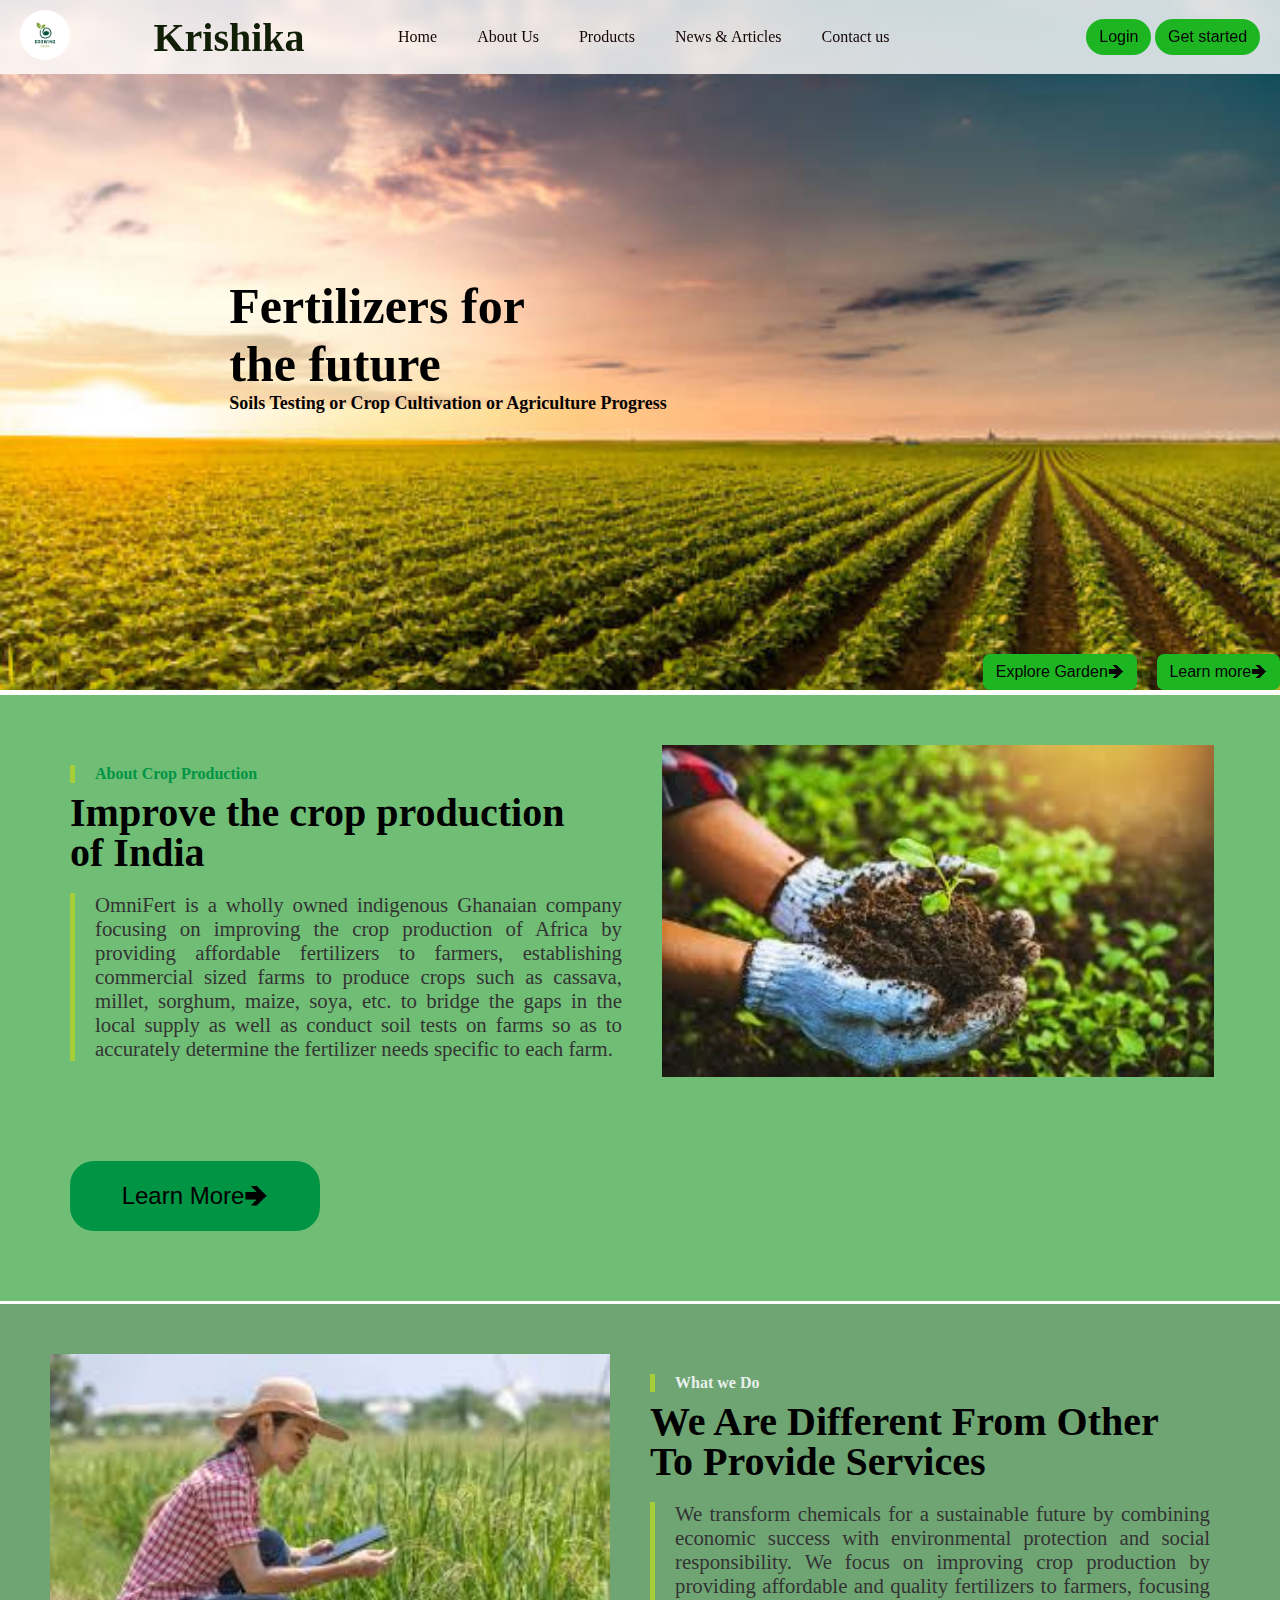
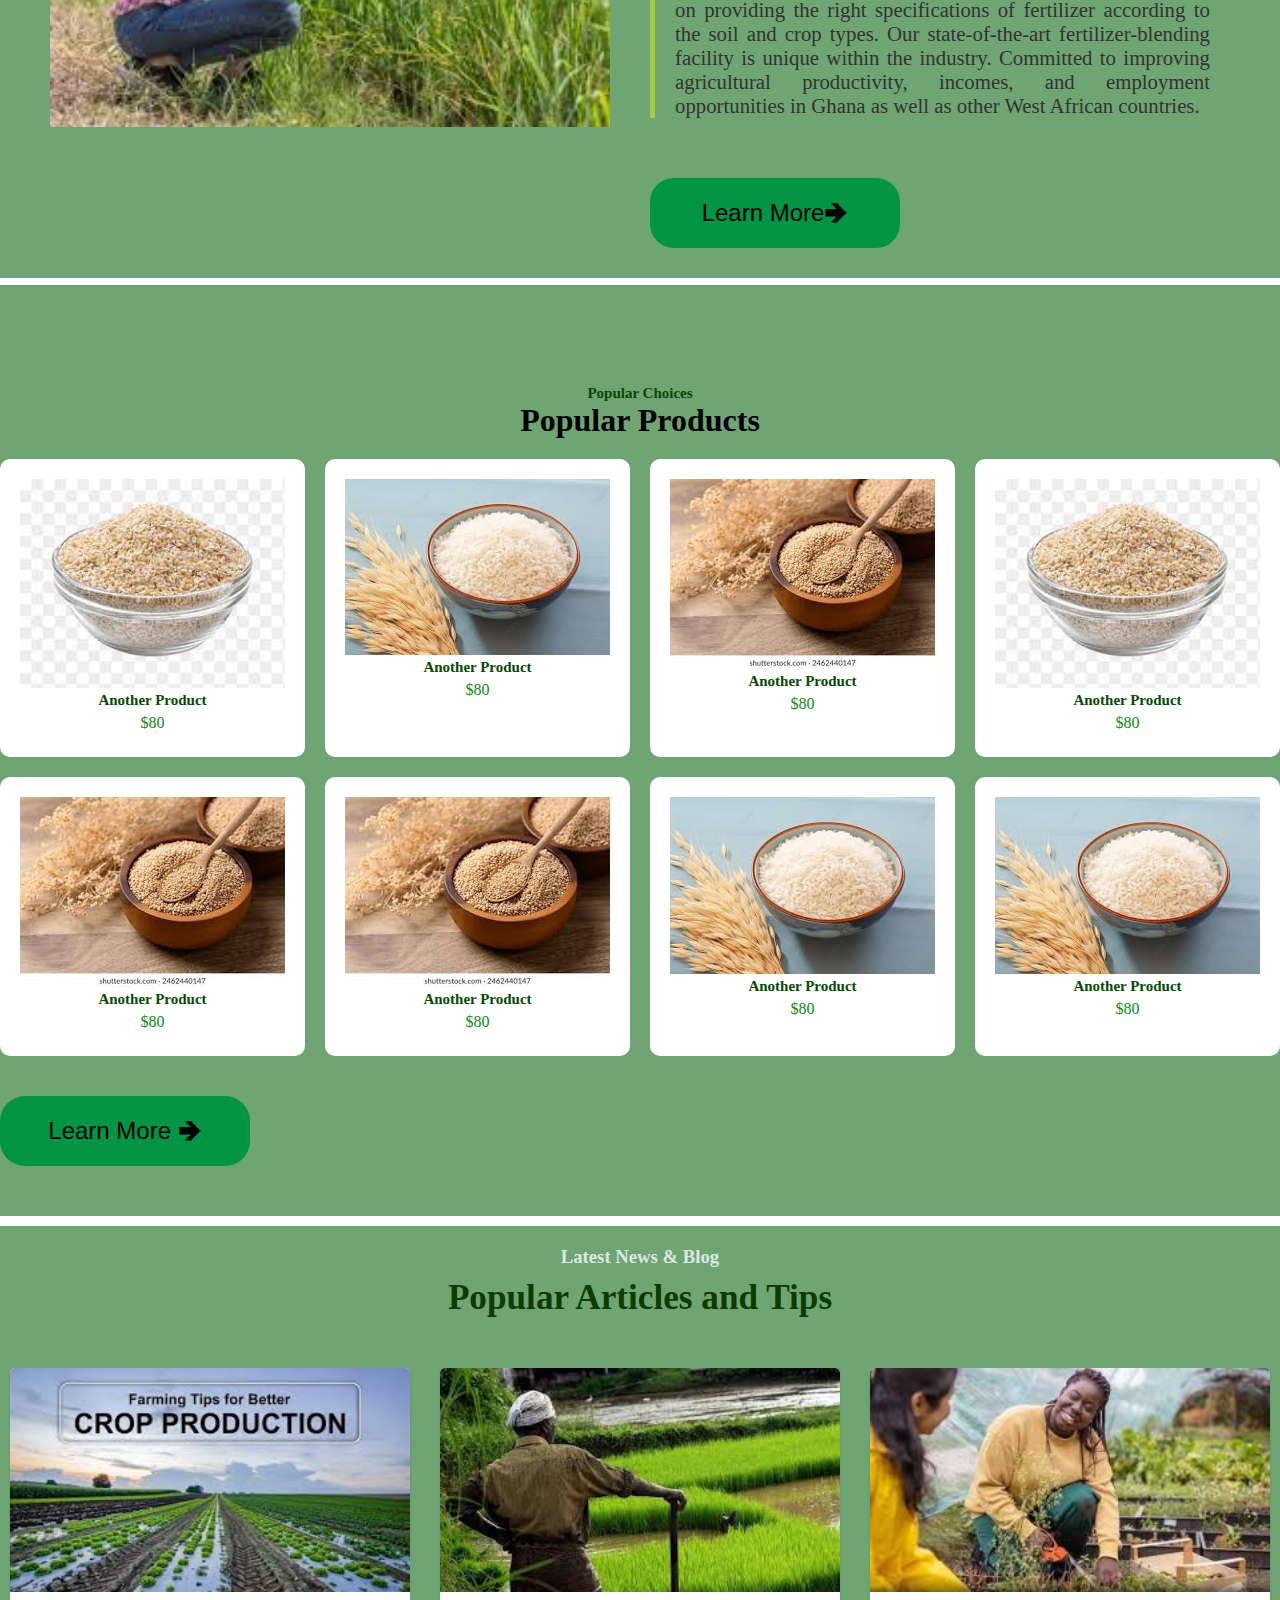
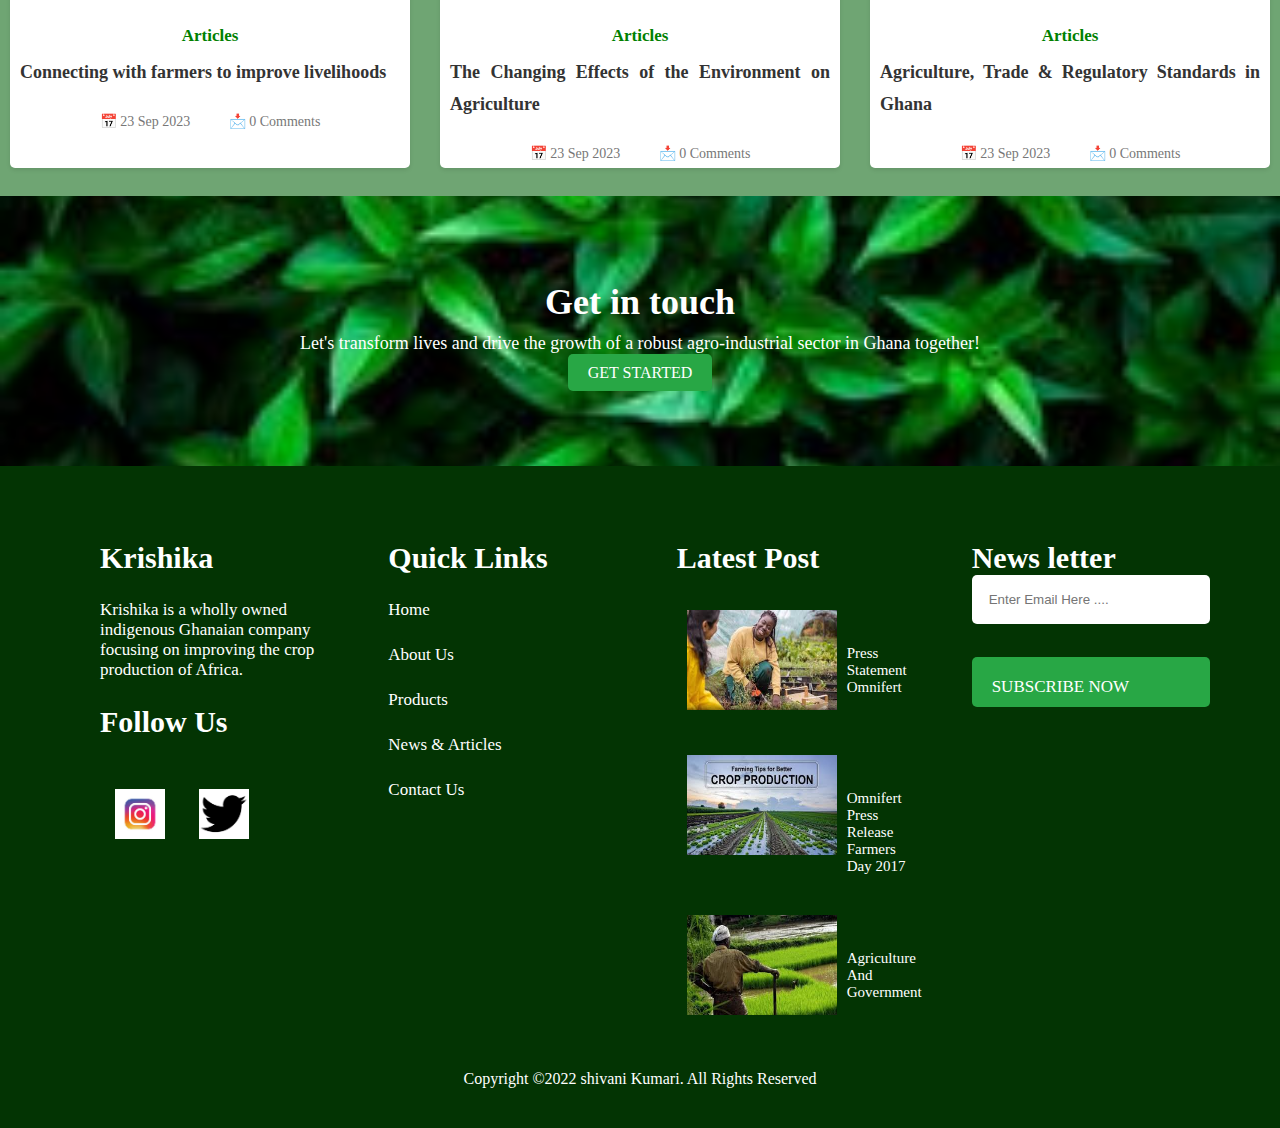
==== index.html @ 57062de2 "first commit" ====
<!DOCTYPE html>
<html lang="en">
<head>
  <meta charset="UTF-8">
  <meta name="viewport" content="width=device-width, initial-scale=1.0">
  <link
    rel="stylesheet"
    href="https://cdnjs.cloudflare.com/ajax/libs/font-awesome/6.5.2/css/all.min.css"
    integrity="sha512-SnH5WK+bZxgPHs44uWIX+LLJAJ9/2PkPKZ5QiAj6Ta86w+fsb2TkcmfRyVX3pBnMFcV7oQPJkl9QevSCWr3W6A=="
    crossorigin="anonymous"
    referrerpolicy="no-referrer">
  <link rel="stylesheet" href="index.css">
  <title>Krishika</title>
</head>
<body>
  <!-- NAVBAR SECTION -->
  <div class="navbar">
    <div class="logo-container">
      <img src="images2/logo.webp" alt="logo">
    </div>
    <h1>Krishika</h1>
    <input type="checkbox" id="menu-toggle" />
    <label for="menu-toggle" class="menu-icon">
      <i class="fa-solid fa-bars"></i>
    </label>
    <nav>
      <ul>
        <li><a href="./index.html">Home</a></li>
        <li><a href="./about.html">About Us</a></li>
        <li><a href="./product.html">Products</a></li>
        <li><a href="./news.html">News & Articles</a></li>
        <li><a href="./contact.html">Contact us</a></li>
      </ul>
    </nav>
    <a href="cart.html"><i class="fa-solid fa-cart-shopping"></i></a>
    <div class="butt">
      <a href="login.html"><button class="login">Login</button></a>
      <a href="register.html"><button class="Get started">Get started</button></a>
    </div>
  </div>

  <!-- hero section -->

<div class="hero">
  <img src="./images2/aboutimg.avif" alt="home">
  <div class="content">
    <h1>Fertilizers for <br> the future</h1>
    <h5>Soils Testing or Crop Cultivation or Agriculture Progress</h5>
  </div>
  <div class="butt2">
    <a href="#"><button>Explore Garden🡺</button></a>
    <a href="./about.html"><button class="learn-more">Learn more🡺</button></a>
  </div>
</div>
<!-- content 1  agr image right side lgani h to baad me image class add kre-->

<div class="section">
    <div class="content">
      <div class="text">
        <h4>About Crop Production</h4>
        <h3>
          Improve the crop production <br />
          of India
        </h3>
        <p>
          OmniFert is a wholly owned indigenous Ghanaian company focusing on
          improving the crop production of Africa by providing affordable
          fertilizers to farmers, establishing commercial sized farms to
          produce crops such as cassava, millet, sorghum, maize, soya, etc. to
          bridge the gaps in the local supply as well as conduct soil tests on
          farms so as to accurately determine the fertilizer needs specific to
          each farm.
        </p>
        <button class="learn1">Learn More🡺</button>
      </div>
     <div class="img">
      <img src="./images2/content1.jpeg" alt="Farm">
     </div>
    </div>
    </div>

<!-- Content 2 = image left side lgani h to image class phle add kre  -->

<div class="section1">
    <div class="content1">
      <div class="image-content1">
        <img src="./images2/content2.jpeg" alt="Farm" />
      </div>
      <div class="text-content1">
        <h4>What we Do</h4>
        <h3>We Are Different From Other <br />To Provide Services</h3>
        <p>
          We transform chemicals for a sustainable future by combining
          economic success with environmental protection and social
          responsibility. We focus on improving crop production by providing
          affordable and quality fertilizers to farmers, focusing on providing
          the right specifications of fertilizer according to the soil and
          crop types. Our state-of-the-art fertilizer-blending facility is
          unique within the industry. Committed to improving agricultural
          productivity, incomes, and employment opportunities in Ghana as well
          as other West African countries.
        </p>
        <button class="learn2">Learn More🡺</button>
      </div>
    </div>
  </div>
 
  <!-- Product choices section -->
   <section class="content3">
    <div class="product">
      <h5>Popular Choices</h5>
      <h2>Popular Products</h2>
    

    <div class="productchoice"> 

    <div class="productimage">
      <img src="./images2/product1.jpeg" alt="crop">
        <h5>Another Product</h5>
        <p>$80</p>
        <div class="stars">
          <i class="fas fa-star"></i>
          <i class="fas fa-star"></i>
          <i class="fas fa-star"></i>
          <i class="fas fa-star"></i>
          <i class="fas fa-star"></i>
        </div>
      </div>


    <div class="productimage">
      <img src="./images2/product2.jpeg" alt="crop">
        <h5>Another Product</h5>
        <p>$80</p>
        <div class="stars">
          <i class="fas fa-star"></i>
          <i class="fas fa-star"></i>
          <i class="fas fa-star"></i>
          <i class="fas fa-star"></i>
          <i class="fas fa-star"></i>
        </div>
      </div>

    <div class="productimage">
      <img src="./images2/product3.jpeg" alt="crop">
        <h5>Another Product</h5>
        <p>$80</p>
        <div class="stars">
          <i class="fas fa-star"></i>
          <i class="fas fa-star"></i>
          <i class="fas fa-star"></i>
          <i class="fas fa-star"></i>
          <i class="fas fa-star"></i>
        </div>
      </div>

    <div class="productimage">
      <img src="./images2/product1.jpeg" alt="crop">
        <h5>Another Product</h5>
        <p>$80</p>
        <div class="stars">
          <i class="fas fa-star"></i>
          <i class="fas fa-star"></i>
          <i class="fas fa-star"></i>
          <i class="fas fa-star"></i>
          <i class="fas fa-star"></i>
        </div>
      </div>

    <div class="productimage">
      <img src="./images2/product3.jpeg" alt="crop">
        <h5>Another Product</h5>
        <p>$80</p>
        <div class="stars">
          <i class="fas fa-star"></i>
          <i class="fas fa-star"></i>
          <i class="fas fa-star"></i>
          <i class="fas fa-star"></i>
          <i class="fas fa-star"></i>
        </div>
      </div>

    <div class="productimage">
      <img src="./images2/product3.jpeg" alt="crop">
        <h5>Another Product</h5>
        <p>$80</p>
        <div class="stars">
          <i class="fas fa-star"></i>
          <i class="fas fa-star"></i>
          <i class="fas fa-star"></i>
          <i class="fas fa-star"></i>
          <i class="fas fa-star"></i>
        </div>
      </div>

    <div class="productimage">
      <img src="./images2/product2.jpeg" alt="crop">
        <h5>Another Product</h5>
        <p>$80</p>
        <div class="stars">
          <i class="fas fa-star"></i>
          <i class="fas fa-star"></i>
          <i class="fas fa-star"></i>
          <i class="fas fa-star"></i>
          <i class="fas fa-star"></i>
        </div>
      </div>

    <div class="productimage">
      <img src="./images2/product2.jpeg" alt="crop">
        <h5>Another Product</h5>
        <p>$80</p>
        <div class="stars">
          <i class="fas fa-star"></i>
          <i class="fas fa-star"></i>
          <i class="fas fa-star"></i>
          <i class="fas fa-star"></i>
          <i class="fas fa-star"></i>
        </div>
      </div>

  </div>
  <div class="productbttn">
    <button class="pro"> Learn More 🡺</button>
  </div>


</div>
</div>
</section>

<!-- Popular article -->

<div class="articles">
  <h3>Latest News & Blog</h3>
  <h2>Popular Articles and Tips</h2>
  <div class="popular-article">
    <div class="article-item">
      <img src="./images2/article1jpeg.jpeg" alt="Connecting with farmers" />
      <h3>Articles</h3>
      <h2>Connecting with farmers to improve livelihoods</h2>

      <p>
        <span class="date">📅 23 Sep 2023</span>
        <span class="comments">📩 0 Comments</span>
      </p>
    </div>
    <div class="article-item">
      <img src="./images2/article2.jpeg" alt="Changing Effects of Environment" />
      <h3>Articles</h3>
      <h2>The Changing Effects of the Environment on Agriculture</h2>
      <p>
        <span class="date">📅 23 Sep 2023</span>
        <span class="comments">📩 0 Comments</span>
      </p>
    </div>
    <div class="article-item">
      <img
        src="./images2/article3.jpeg"
        alt="Agriculture, Trade & Regulatory Standards"
      />
      <h3>Articles</h3>
      <h2>Agriculture, Trade & Regulatory Standards in Ghana</h2>
      <p>
        <span class="date">📅 23 Sep 2023</span>
        <span class="comments">📩 0 Comments</span>
      </p>
    </div>
  </div>
</div>
<!-- footer section --> 

<!-- upper footer section -->
<div class="upper">
  <div class="upper-content">
    <!-- <img src="./images2/leaf.jpg" alt="" /> -->
    <h1>Get in touch</h1>
    <p>
      Let's transform lives and drive the growth of a robust agro-industrial
      sector in Ghana together!
    </p>
    <a href="#" class="btn">GET STARTED</a>
  </div>
</div>

 <!-- footer section -->
 <div class="footer">
  <div class="foot">
    <div>
      <h3>Krishika</h3>
      <p>
        Krishika is a wholly owned indigenous Ghanaian company focusing on
        improving the crop production of Africa.
      </p>
      <h3>Follow Us</h3>
      <div class="social">
        <a href="#"><img src="./images2/insta.jpeg" alt="Instagram" /></a>
        <a href="#"><img src="./images2/twitter.png" alt="twitter" /></a>
      </div>
    </div>
    <div>
      <h3>Quick Links</h3>
      <p><a href="#">Home</a></p>
      <p><a href="#">About Us</a></p>
      <p><a href="#">Products</a></p>

      <p><a href="#">News & Articles</a></p>
      <p><a href="#">Contact Us</a></p>
    </div>
    <div class="latest-post">
      <h3>Latest Post</h3>
      <p>
        <img src="./images2/article3.jpeg" alt="Latest Post" />
        <a href="#">Press Statement Omnifert</a>
        <br />
      </p>
      <p>
        <img src="./images2/article1jpeg.jpeg" alt="Latest Post" />
        <a href="#">Omnifert Press Release Farmers Day 2017</a>
      </p>
      <p>
        <img src="./images2/article2.jpeg" alt="Latest Post" />
        <a href="#">Agriculture And Government</a>
        <br />
      </p>
    </div>
    <div class="subscribe">
      <h3>News letter</h3>
      <input type="email" placeholder="Enter Email Here ...." /><br>
      <a href="#" class="btn">SUBSCRIBE NOW</a>
    </div>
  </div>
  <div class="copyright">
    <p>Copyright ©2022 shivani Kumari. All Rights Reserved</p>
  </div>
</div>


</body>
</html>
---- index.css ----
/* General reset for padding, margin, and box-sizing */
* {
  margin: 0;
  padding: 0;
  box-sizing: border-box;
}

body {
  width: 100%;
  overflow-x: hidden;
  box-sizing: border-box;
}

/* Navbar styling */
.navbar {
  display: flex;
  justify-content: space-between;
  align-items: center;
  padding: 10px 20px;
  position: fixed;
  backdrop-filter: blur(8px);
  background-color: rgba(255, 255, 255, 0.8);
  top: 0;
  left: 0;
  right: 0;
  z-index: 1000;
}

.navbar .logo-container img {
  height: 50px;
  width: 50px;
  border-radius: 50%;
}

.navbar h1 {
  font-size: 40px;
  color: #121f07;
  font-family:Cambria, Cochin, Georgia, Times, 'Times New Roman', serif ;
}

.navbar nav ul {
  list-style: none;
  display: flex;
}

.navbar nav li {
  margin-right: 20px;
}

.navbar nav li a {
  color: rgb(20, 5, 5);
  text-decoration: none;
  padding: 10px;
}

.navbar nav li a:hover {
  color: rgb(5, 2, 2);
  background-color: #72e576;
  text-decoration: underline;
}

.navbar i{
  font-size: 20px;
}
.navbar a i {
  font-size: 24px;
  color: black;
  /* order: 1; */
  /* position:absolute; */
}

.navbar a i:hover{
  transform: translatey(-5px);
}

/* Hide the checkbox input */
#menu-toggle {
  display: none;
}


/* Hamburger menu */
.menu-icon {
  display: none;
  flex-direction: column;
  gap: 5px;
  cursor: pointer;
}

.menu-icon div {
  width: 25px;
  height: 3px;
  background-color: rgb(230, 59, 59);
}

/* Button styles */
.butt button {
  background-color: #1db622;
  color: rgb(6, 4, 4);
  padding: 1vh 1vw;
  border: none;
  border-radius: 20px;
  cursor: pointer;
  font-size: 16px;
}

.butt button:hover {
  background-color: rgb(250, 249, 246);
  border: 2px solid green;
}

/* Responsive Design */
@media (max-width: 800px) {
  .navbar nav ul {
    display: none;
    /* width: 100%; */
    flex-direction: column;
    align-items: center;
    position: absolute;
    top: 60px;
    left: 0;
    background-color: rgba(255, 255, 255, 0.9);
    transition: 0.3s;
    transform: translateX(15vw);
    transform: translateY(5vw);
    box-shadow: 0 10px 27px rgba(0, 0, 0, 0.05);
  }

  .navbar nav ul li {
    margin: 10px 0;
    width: 100%;
    text-align: center;
  }

  .navbar nav ul li a {
    padding: 10px;
    width: 100%;
    display: block;
  }

.navbar a button{
  font-size:12px;
}

  .navbar a i{
       font-size: 25px;
  }

  .menu-icon {
    display: flex;
    flex-direction: column;
    gap: 5px;
    cursor: pointer;
  }

  .menu-icon div {
    width: 25px;
    height: 3px;
    background-color: black;
  }

  #menu-toggle:checked + label + nav ul {
    display: flex;
  }
}

.hero img {
  width: 100%;
  height: 950px;
}

/* hero section */
.hero {
  position: relative;
  /* width: 100%; */
  overflow: hidden;
}

/* hero content */
.hero .content {
  position: absolute;
  top: 50%;
  left: 35%;
  transform: translate(-50%, -50%);
  text-align: left;
  color: rgb(8, 2, 2);
}
.content h1 {
  font-size: 50px;
  color: black;
}

.content h5 {
  font-size: 18px;
}

/* Section with buttons */

.butt2 {
  display: flex;
  justify-content:right;
  /* margin-left: px; */
  gap: 20px;
  margin-top: -300px;
}

.butt2 button {
  background-color: #1db622;
  color: rgb(6, 4, 4);
  padding: 1vh 1vw;
  border: none;
  border-radius: 7px;
  cursor: pointer;
  font-size: 16px;
}

.butt2 button:hover {
  background-color: #b9a106;
  color: black;
}

.learn-more:hover {
  background-color: rgb(202, 173, 45);
  color: #064a08;
}

/* Responsive design */
@media (max-width: 768px) {
  .hero .content h1 {
    font-size: 50px;
  }

  .hero .content h5 {
    font-size: 16px;
  }

  .butt2 {
    flex-direction: column;
  }

  .butt2 button {
    width: 100%;
    justify-content: right;
    margin-bottom: 10px;
  }
}

/* Main content section */
.section {
  padding: 50px;
  display: flex;
  justify-content: center;
  align-items: center;
  margin-top: 5px;
  background-color: rgb(112, 190, 117);
}

.section .content {
  display: flex;
  max-width: 1200px;
  width: 100%;
  gap: 20px;
}

.section .text {
  flex: 1;
  padding: 20px;
}

.section .text h4 {
  color: #009444;
  margin-bottom: 10px;
  border-left: 5px solid #a6ce39;
  padding-left: 1.25rem;
}

.section .text h3 {
  color: black;
  font-size: 2.5rem;
  margin-bottom: 20px;
  line-height: 2.5rem;
  font-weight: 700;
}

.section .text p {
  font-size: 1.3rem;
  color: #333;
  margin-bottom: 20px;
  border-left: 5px solid #a6ce39;
  padding-left: 1.25rem;
  text-align: justify;
  font-family: Georgia, "Times New Roman", Times, serif;
}

.section .img {
  flex: 1;
  display: flex;
  flex-direction: column;
  gap: 20px;
  /* margin-top: -300px; */
}

.section .img img {
  width: 100%;
  height: auto;
}

.learn1 {
  background-color: #009444;
  border: none;
  border-radius: 1.5rem;
  height: 70px;
  font-size: 24px;
  width: 250px;
  margin-top: 80px;
  cursor: pointer;
}

.learn1:hover {
  background-color: rgb(255, 255, 255);
  color: #009444;
  border: 2px solid;
}

/* Section 1 styles */
.section1 {
  padding: 50px;
  display: flex;
  justify-content: center;
  align-items: center;
  margin-top: 3px;
  background-color: rgb(111, 165, 115);
  padding-bottom: 10px;
}

.section1 .content1 {
  display: flex;
  max-width: 1200px;
  width: 100%;
  gap: 20px;
}

.section1 .text-content1 {
  flex: 1;
  padding: 20px;
}

.section1 .text-content1 h4 {
  color: #e7f0eb;
  margin-bottom: 10px;
  border-left: 5px solid #a6ce39;
  padding-left: 1.25rem;
}

.section1 .text-content1 h3 {
  color: black;
  font-size: 2.5rem;
  margin-bottom: 20px;
  line-height: 2.5rem;
  font-weight: 700;
}

.section1 .text-content1 p {
  font-size: 1.3rem;
  color: #333;
  margin-bottom: 20px;
  border-left: 5px solid #a6ce39;
  padding-left: 1.25rem;
  text-align: justify;
  font-family: Georgia, "Times New Roman", Times, serif;
}

.section1 .image-content1 {
  flex: 1;
  display: flex;
  flex-direction: column;
  gap: 20px;
}

.section1 .image-content1 img {
  width: 100%;
  height: auto;
}

.learn2 {
  background-color: #009444;
  border: none;
  border-radius: 1.5rem;
  height: 70px;
  font-size: 24px;
  width: 250px;
  margin-top: 40px;
  cursor: pointer;
}

.learn2:hover {
  background-color: rgb(255, 255, 255);
  color: #009444;
  border: 2px solid;
}

/* Media Queries for Responsive Design */

/* Tablets*/
@media (max-width: 768px) {
  .section, .section1 {
    flex-direction: column;
    padding: 20px;
  }

  .section .content, .section1 .content1 {
    flex-direction: column;
    align-items: center;
  }

  .section .text, .section1 .text-content1 {
    text-align: center;
    margin-bottom: 20px;
  }

  .section .img, .section1 .image-content1 {
    width: 100%;
    margin-top: 20px;
  }

  .learn1, .learn2 {
    width: 50%;
    font-size: 18px;
    padding: 15px;
    margin-top: 20px;
  }

  .section .img img, .section1 .image-content1 img {
    width: 100%;
    margin-left: 0;
    height: auto;
  }
}

/*  Mobile Devices*/
@media (max-width: 480px) {
  .section, .section1 {
    padding: 15px;
  }

  .section .text h3, .section1 .text-content1 h3 {
    font-size: 1.8rem;
  }

  .section .text p, .section1 .text-content1 p {
    font-size: 1.1rem;
  }

  .learn1, .learn2 {
    width: 70%;
    font-size: 16px;
    padding: 12px;
    margin-top: 15px;
  }
}



/* सामान्य शैली */
.product {
  padding-top: 100px;
  background-color: rgb(111, 165, 115);
  margin-top: 7px;
}

.product h5 {
  display: flex;
  justify-content: center;
  align-content: center;
  font-size: 15px;
  color: rgb(4, 74, 4);
}

.product h2 {
  display: flex;
  justify-content: center;
  align-items: center;
  font-size: 32px;
}

.productchoice {
  display: grid;
  grid-template-columns: repeat(4, 1fr);
  gap: 20px;
  margin-top: 20px;
}

.productimage {
  background-color: white;
  border-radius: 10px;
  padding: 20px;
  text-align: center;
}

.productimage img {
  width: 100%;
  height: auto;
}

.productimage p {
  margin-top: 5px;
  color: #0b890f;
}

.stars {
  margin-top: 5px;
  gap: 1px;
  color: #0c7110;
}

.productbttn button {
  background-color: #009444;
  border: none;
  border-radius: 25px;
  height: 70px;
  font-size: 24px;
  width: 250px;
  margin-top: 40px;
  cursor: pointer;
  margin-bottom: 50px;
}

.productbttn button:hover {
  background-color: rgb(202, 173, 45);
  color: #064a08;
}

.articles {
  text-align: center;
  margin: 20px auto;
  background-color: rgb(111, 165, 115);
  height: 700px;
  margin-top: 10px;
  align-items: center;
}

.articles h3 {
  color: #dbe8e1;
  padding-top: 20px;
}

.articles h2 {
  font-size: 2.2rem;
  margin: 10px 0;
  color: #0d3c00;
}

.popular-article {
  display: flex;
  justify-content: center;
  align-items: flex-start;
  gap: 30px;
  margin-top: 50px;
}

.article-item {
  background-color: #fff;
  border-radius: 5px;
  overflow: hidden;
  width: 400px;
  height: 400px;
  text-align: center;
  box-shadow: 0 2px 4px rgba(0, 0, 0, 0.1);
}

.article-item img {
  width: 100%;
  height: auto;
}

.article-item h3 {
  color: green;
  font-size: 17px;
  margin: 10px 0;
}

.article-item h2 {
  font-size: 18px;
  margin: 0 10px 10px;
  color: #333;
  text-align: justify;
  font-weight: 600;
  line-height: 2rem;
}

.article-item p {
  font-size: 14px;
  color: #777;
  margin: 10px;
}

.article-item .date {
  display: inline-block;
  margin-right: 35px;
  margin-top: 15px;
}

.article-item .comments {
  display: inline-block;
}

.upper {
  position: relative;
  background: url("./images2/upperfooter.jpg") no-repeat center center/cover;
  height: 270px;
  display: flex;
  justify-content: center;
  align-items: center;
  color: white;
  text-align: center;
  margin-top: -150px;
}

.upper .upper-content {
  text-align: center;
}

.upper .upper-content h1 {
  font-size: 36px;
  margin: 0;
}

.upper .upper-content p {
  font-size: 18px;
  margin: 10px 0;
}

.upper .upper-content .btn {
  background-color: #28a745;
  color: white;
  padding: 10px 20px;
  text-decoration: none;
  border-radius: 5px;
  font-size: 16px;
  font-family: Georgia, "Times New Roman", Times, serif;
}

.upper .upper-content .btn:hover {
  background-color: white;
  color: #009444;
  border: 2px solid #009444;
}

/* मीडिया क्वेरीज */

/* टैबलेट और उससे छोटे उपकरणों के लिए */
@media (max-width: 768px) {
  .productchoice {
    grid-template-columns: repeat(2, 1fr);
  }

  .productimage {
    width: 100%;
  }

  .productbttn button {
    width: 200px;
    font-size: 20px;
  }

  .articles {
    height: auto;
    padding-bottom: 20px;
  }

  .popular-article {
    flex-direction: column;
    align-items: center;
  }

  .article-item {
    width: 90%;
    margin-bottom: 20px;
  }

  .upper .upper-content h1 {
    font-size: 28px;
  }

  .upper .upper-content p {
    font-size: 16px;
  }

  .upper .upper-content .btn {
    font-size: 14px;
    padding: 8px 16px;
  }
}

/* मोबाइल और उससे छोटे उपकरणों के लिए */
@media (max-width: 480px) {
  .productchoice {
    grid-template-columns: 1fr;
  }

  .productimage {
    width: 100%;
  }

  .productbttn button {
    width: 180px;
    font-size: 18px;
  }

  .articles {
    height: auto;
    padding-bottom: 20px;
  }

  .popular-article {
    flex-direction: column;
    align-items: center;
  }

  .article-item {
    width: 90%;
    margin-bottom: 20px;
  }

  .upper .upper-content h1 {
    font-size: 24px;
  }

  .upper .upper-content p {
    font-size: 14px;
  }

  .upper .upper-content .btn {
    font-size: 12px;
    padding: 6px 12px;
  }
}

/* Default styles for larger screens (laptops and desktops) */
.articles {
  text-align: center;
  margin: 20px auto;
  background-color: rgb(111, 165, 115);
  height: 700px;
  margin-top: 10px;
  align-items: center;
}

.articles h3 {
  color: #dbe8e1;
  padding-top: 20px;
}

.articles h2 {
  font-size: 2.2rem;
  margin: 10px 0;
  color: #0d3c00;
}

.popular-article {
  display: flex;
  justify-content: center;
  align-items: flex-start;
  gap: 30px;
  margin-top: 50px;
}

.article-item {
  background-color: #fff;
  border-radius: 5px;
  overflow: hidden;
  width: 400px;
  height: 400px;
  text-align: center;
  box-shadow: 0 2px 4px rgba(0, 0, 0, 0.1);
}

.article-item img {
  width: 100%;
  height: auto;
}

.article-item h3 {
  color: green;
  font-size: 17px;
  margin: 10px 0;
}

.article-item h2 {
  font-size: 18px;
  margin: 0 10px 10px;
  color: #333;
  text-align: justify;
  font-weight: 600;
  line-height: 2rem;
}

.article-item p {
  font-size: 14px;
  color: #777;
  margin: 10px;
}

.article-item .date {
  display: inline-block;
  margin-right: 35px;
  margin-top: 15px;
}

.article-item .comments {
  display: inline-block;
}
/* footer */
.upper {
  position: relative;
  background: url("./images2/upperfooter.jpg") no-repeat center center/cover;
  height: 270px;
  display: flex;
  justify-content: center;
  align-items: center;
  color: white;
  text-align: center;
  margin-top: -150px;
}

.upper .upper-content {
  h1 {
    font-size: 36px;
    margin: 0;
  }

  p {
    font-size: 18px;
    margin: 10px 0;
  }

  .btn {
    background-color: #28a745;
    color: white;
    padding: 10px 20px;
    text-decoration: none;
    border-radius: 5px;
    font-size: 16px;
    font-family: Georgia, "Times New Roman", Times, serif;
  }

  .btn:hover {
    background-color: white;
    color: #009444;
    border: 2px solid #009444;
  }
}

.footer {
  background-color: #033403;
  color: white;
  padding: 40px 0;
}

.footer .foot {
  padding-left: 90px;
  padding-right: 60px;
  display: flex;
  justify-content: space-between;
  gap: 30px;
  flex-wrap: wrap;
}

.footer .foot > div {
  flex: 1;
  margin: 10px;
}

.foot h3 {
  font-size: 30px;
  margin-top: 25px;
}

.foot p,
.foot a {
  margin: 5px 0;
  font-size: 17px;
  padding-top: 1.25rem;
  color: white;
  text-decoration: none;
}

.foot a:hover {
  color: #89760b;
}

.latest-post p {
  display: flex;
  justify-content: space-between;
}

.latest-post p img {
  width: 150px;
  height: 100px;
  margin-right: 40px;
  margin: 10px;
}

.latest-post p a {
  font-size: 20px;
  color: white;
  text-decoration: none;
  padding-top: 40px;
  font-size: 15px;
}

.footer .social a {
  display: inline-block;
  margin: 0 5px;
  margin-top: 20px;
}

.footer .social a img {
  width: 50px;
  height: 50px;
  margin: 10px;
}

.footer .subscribe {
  display: flex;
  flex-direction: column;
}

.footer .subscribe input[type="email"] {
  padding: 17px;
  margin-bottom: 10px;
  border: none;
  border-radius: 5px;
}

.btn {
  background-color: #28a745;
  color: white;
  padding: 10px 20px;
  text-decoration: none;
  border-radius: 5px;
  font-size: 16px;
}

.btn:hover {
  background-color: white;
  color: #009444;
  border: 2px solid #009444;
}

.copyright {
  margin-top: 30px;
  text-align: center;
}

.copyright:hover {
  color: blue;
}

/* Responsive styles for tablets and smaller devices */
@media (max-width: 768px) {
  .articles {
    height: auto;
    margin-top: 20px;
  }

  .popular-article {
    flex-direction: column;
    align-items: center;
    gap: 20px;
  }

  .article-item {
    width: 90%;
    height: auto;
  }

  .upper {
    height: 150px;
    margin-top: 15px;
  }

  .upper .upper-content h1 {
    font-size: 28px;
  }

  .upper .upper-content p {
    font-size: 16px;
  }

  .footer .foot {
    padding-left: 20px;
    padding-right: 20px;
  }

  .footer .foot > div {
    flex: 1 1 100%;
    margin: 10px 0;
  }

  .foot h3 {
    font-size: 24px;
  }

  .foot p,
  .foot a {
    font-size: 15px;
  }

  .latest-post p {
    flex-direction: column;
    align-items: center;
    justify-content: center;
  }

  .footer .social a img {
    width: 50px;
    height: 50px;
    margin: 10px;
  }

  .footer .social a img {
    width: 40px;
    height: 40px;
  }

  .footer .subscribe input[type="email"] {
    padding: 14px;
  }

  .btn {
    font-size: 14px;
    padding: 8px 16px;
  }
 
}
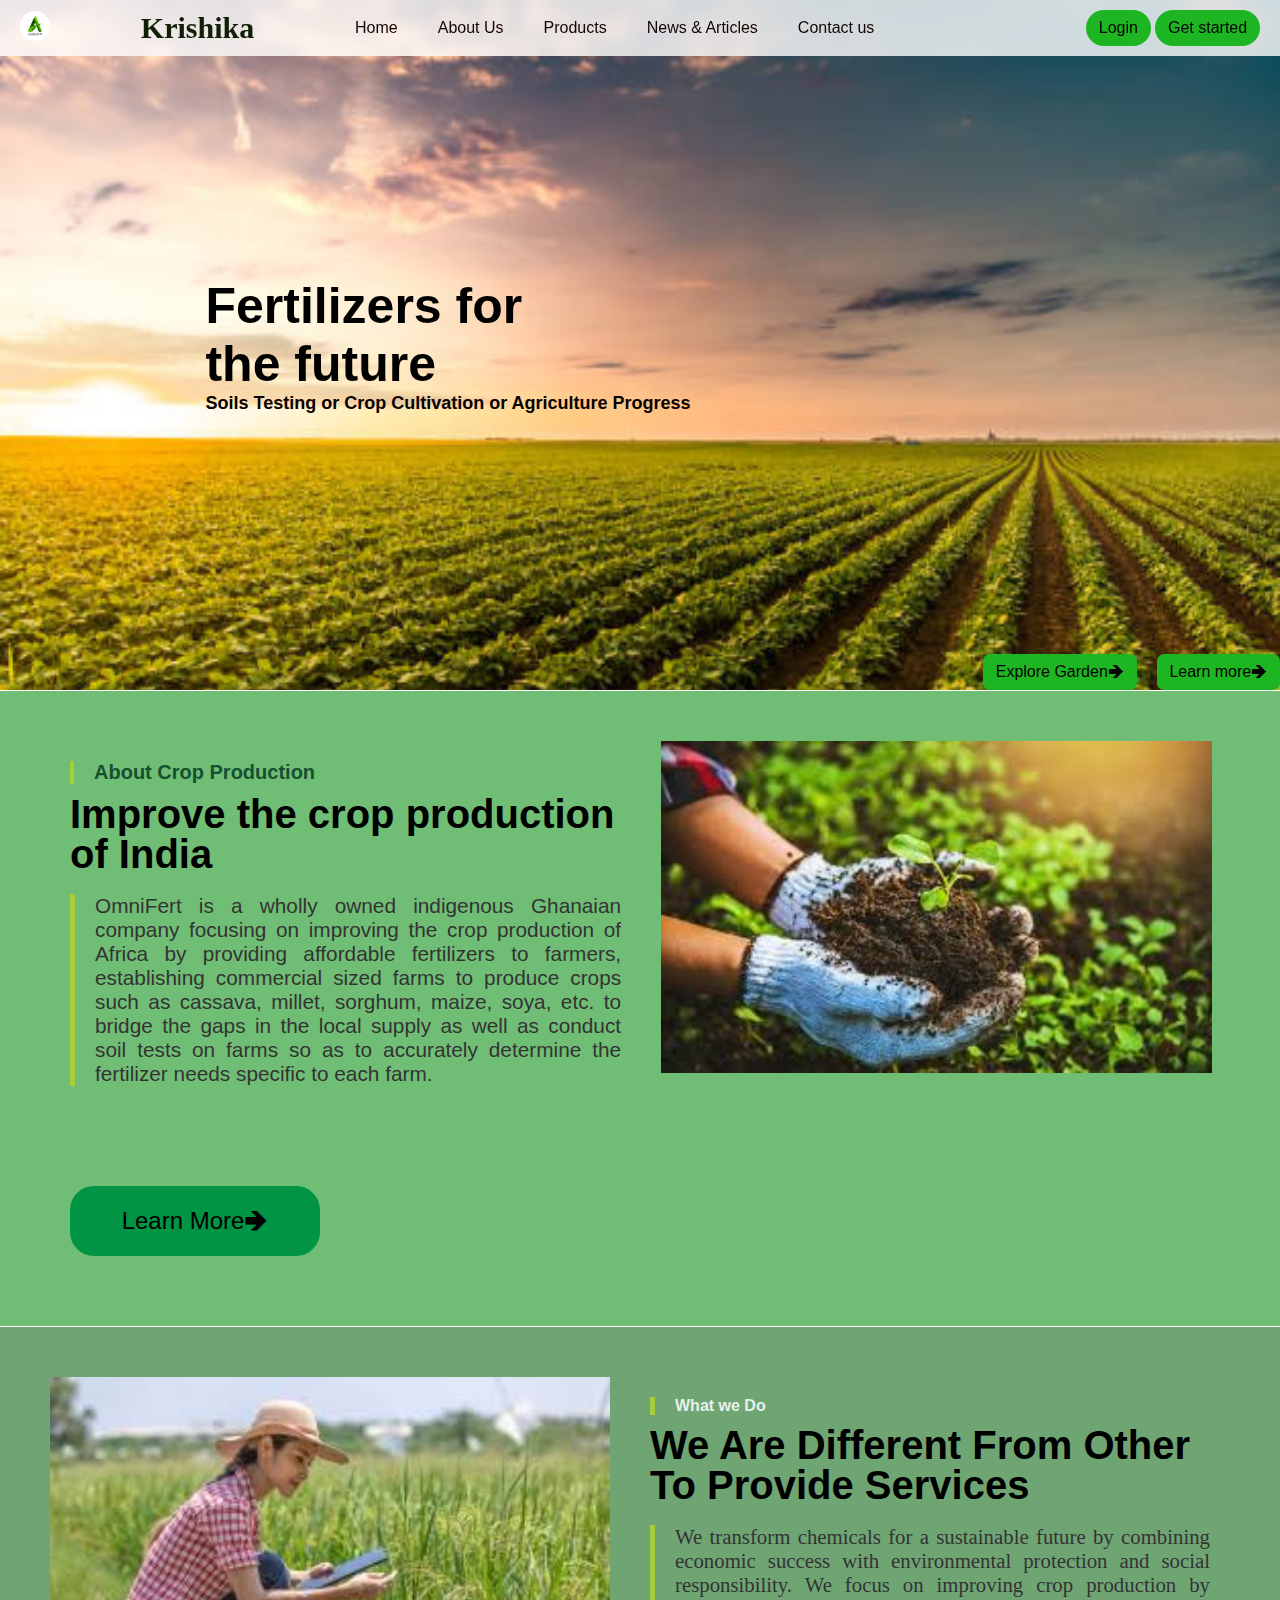
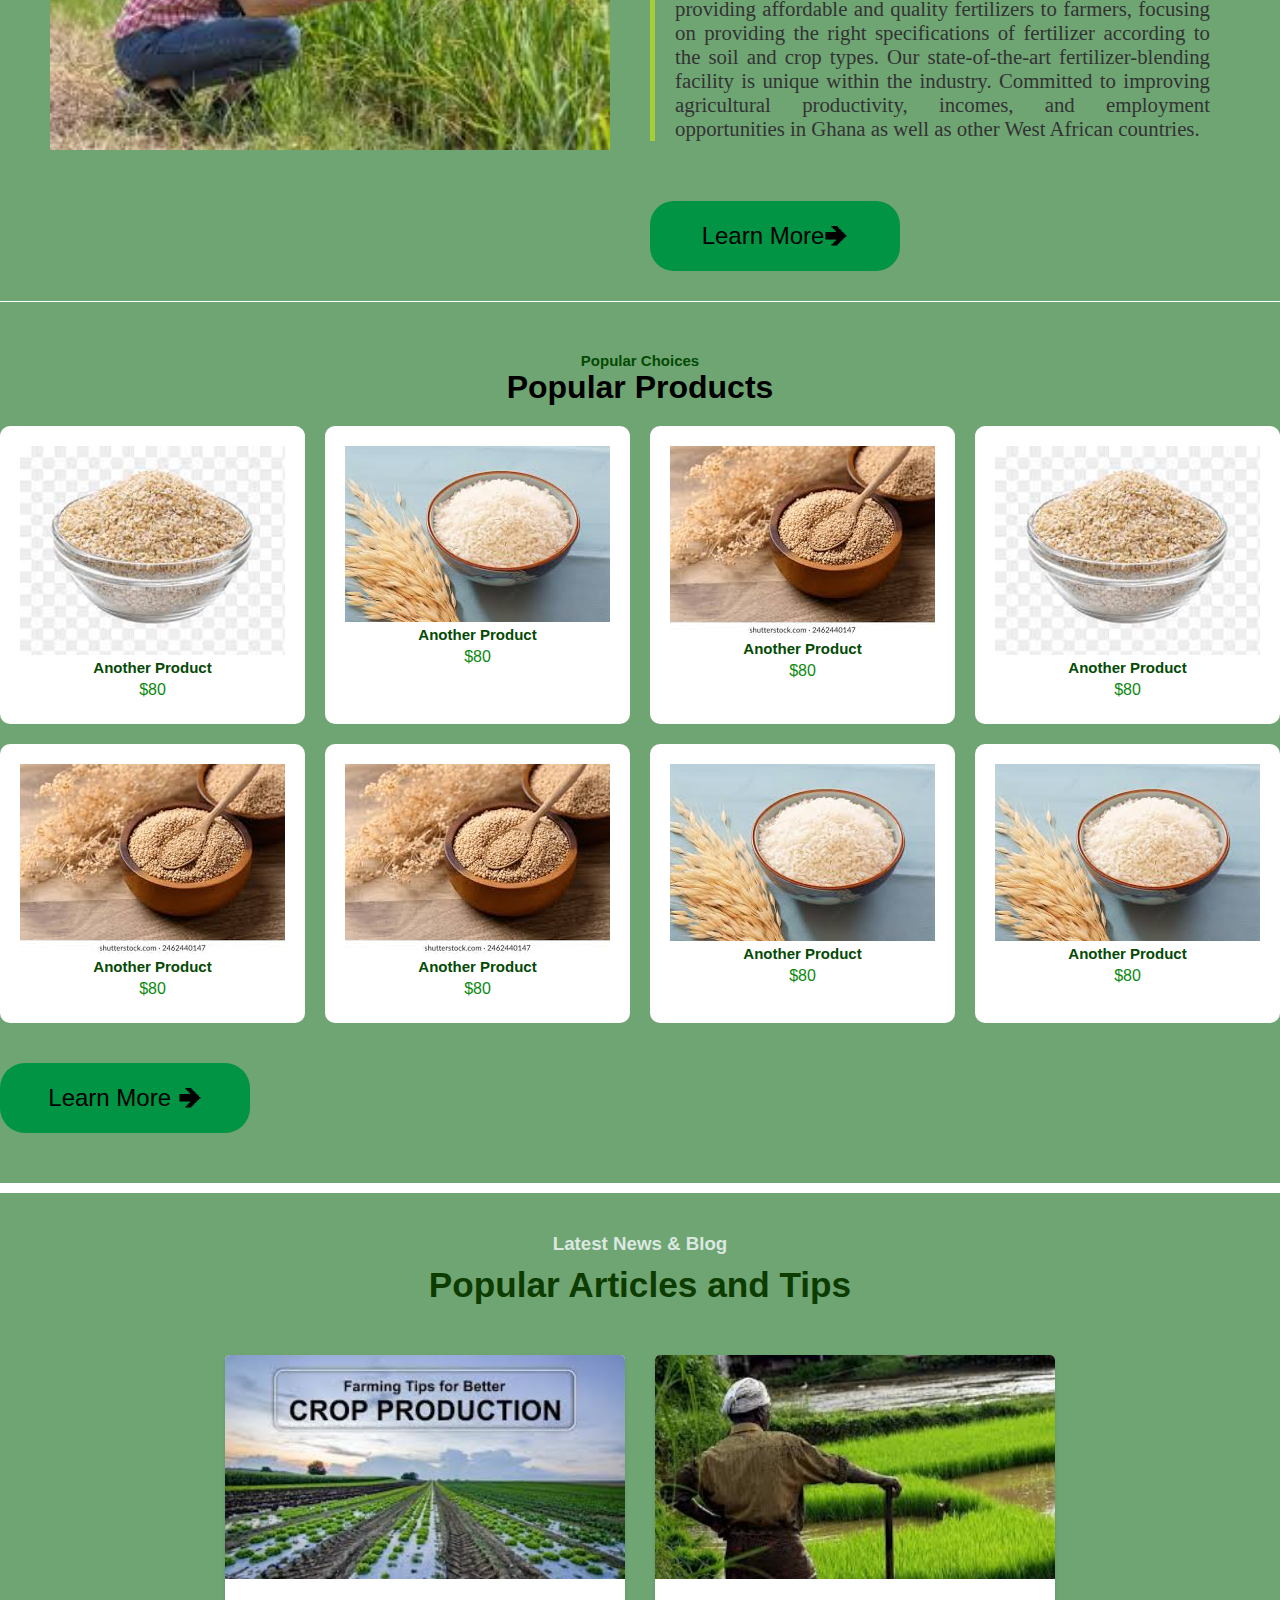
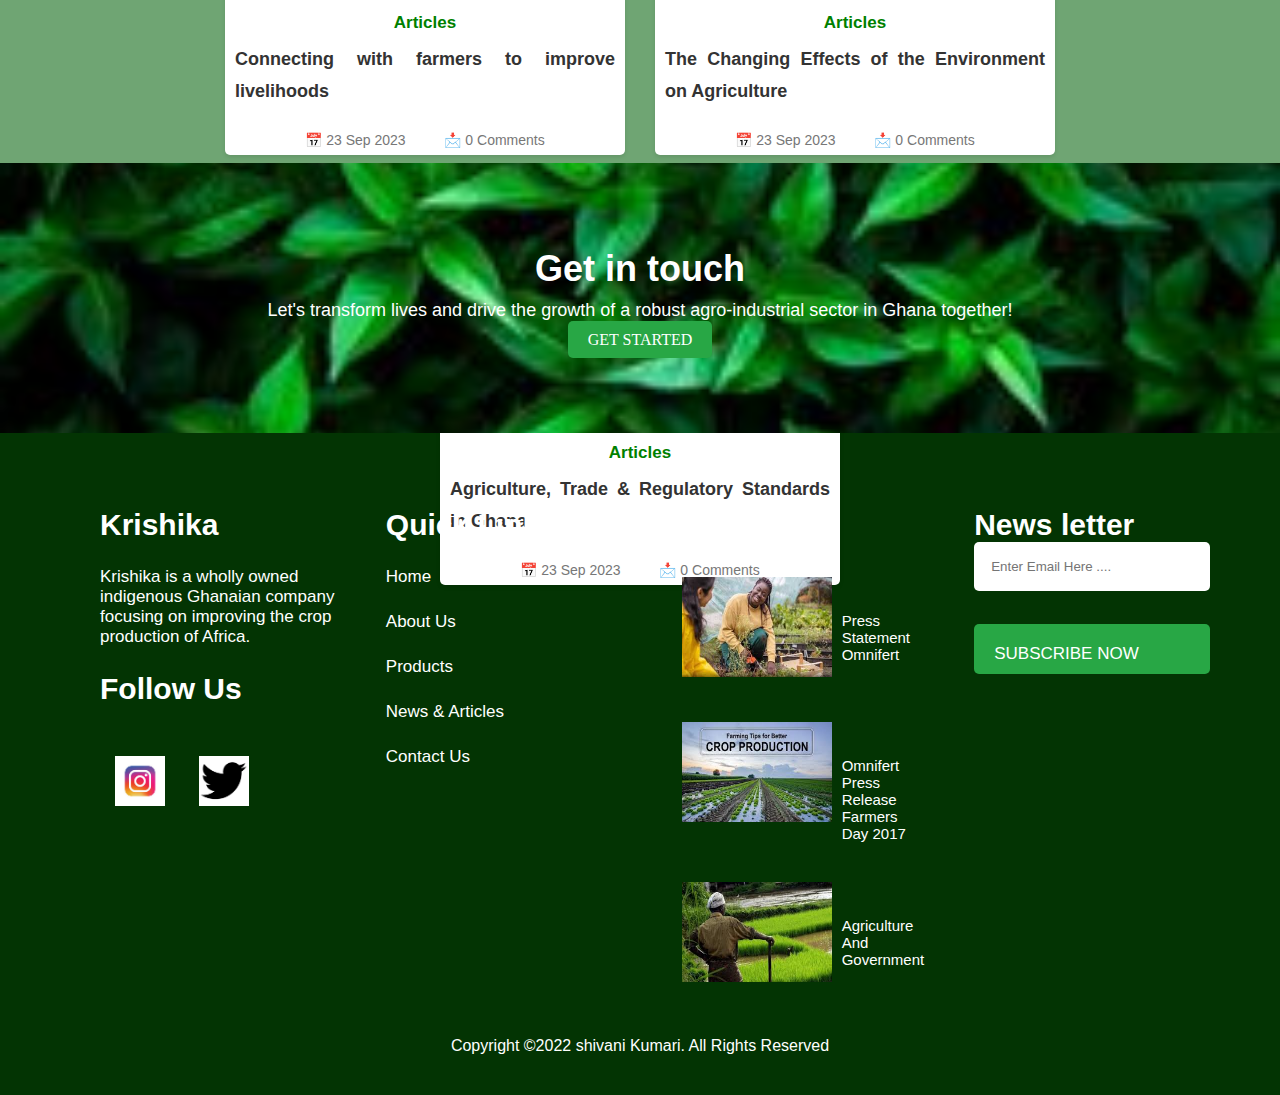
==== commit 79319857: "done" ====
--- a/index.html
+++ b/index.html
@@ -16,14 +16,14 @@
   <!-- NAVBAR SECTION -->
   <div class="navbar">
     <div class="logo-container">
-      <img src="images2/logo.webp" alt="logo">
+      <img src="images2/logo.jpg" alt="logo">
     </div>
     <h1>Krishika</h1>
     <input type="checkbox" id="menu-toggle" />
     <label for="menu-toggle" class="menu-icon">
       <i class="fa-solid fa-bars"></i>
     </label>
-    <nav>
+    <nav class="nav-links">
       <ul>
         <li><a href="./index.html">Home</a></li>
         <li><a href="./about.html">About Us</a></li>
@@ -32,7 +32,8 @@
         <li><a href="./contact.html">Contact us</a></li>
       </ul>
     </nav>
-    <a href="cart.html"><i class="fa-solid fa-cart-shopping"></i></a>
+    <div class="cart">
+    <a href="cart.html"><i class="fa-solid fa-cart-shopping"></i></a></div>
     <div class="butt">
       <a href="login.html"><button class="login">Login</button></a>
       <a href="register.html"><button class="Get started">Get started</button></a>
--- a/index.css
+++ b/index.css
@@ -6,9 +6,9 @@
 }
 
 body {
-  width: 100%;
+  font-family:'Segoe UI', Tahoma, Geneva, Verdana, sans-serif;
   overflow-x: hidden;
-  box-sizing: border-box;
+
 }
 
 /* Navbar styling */
@@ -27,13 +27,13 @@
 }
 
 .navbar .logo-container img {
-  height: 50px;
-  width: 50px;
+  height: 30px;
+  width: 30px;
   border-radius: 50%;
 }
 
 .navbar h1 {
-  font-size: 40px;
+  font-size: 30px;
   color: #121f07;
   font-family:Cambria, Cochin, Georgia, Times, 'Times New Roman', serif ;
 }
@@ -87,13 +87,13 @@
   cursor: pointer;
 }
 
-.menu-icon div {
-  width: 25px;
-  height: 3px;
-  background-color: rgb(230, 59, 59);
-}
-
-/* Button styles */
+
+.menu-icon i {
+  font-size: 20px;
+  color: #333;
+  transition: transform 0.3s ease;
+}
+
 .butt button {
   background-color: #1db622;
   color: rgb(6, 4, 4);
@@ -110,22 +110,23 @@
 }
 
 /* Responsive Design */
-@media (max-width: 800px) {
+@media (max-width: 768px) {
   .navbar nav ul {
     display: none;
     /* width: 100%; */
     flex-direction: column;
     align-items: center;
     position: absolute;
-    top: 60px;
-    left: 0;
+    top: 50px;
+    left: 270px;
+    /* right: 0; */
     background-color: rgba(255, 255, 255, 0.9);
     transition: 0.3s;
-    transform: translateX(15vw);
-    transform: translateY(5vw);
+    /* transform: translateX(5vw); */
+    transform: translateY(2vw);
     box-shadow: 0 10px 27px rgba(0, 0, 0, 0.05);
-  }
-
+    column-gap: 1px; 
+  }
   .navbar nav ul li {
     margin: 10px 0;
     width: 100%;
@@ -136,6 +137,9 @@
     padding: 10px;
     width: 100%;
     display: block;
+  }
+  .navbar h1 {
+    font-size: 25px;
   }
 
 .navbar a button{
@@ -163,13 +167,83 @@
     display: flex;
   }
 }
-
+/* Responsive Design */
+@media (max-width: 430px) {
+  .navbar nav ul {
+    display: none;
+    /* width: 100%; */
+    flex-direction: column;
+    align-items: center;
+    position: absolute;
+    top: 50px;
+    left: 270px;
+    /* right: 0; */
+    background-color: rgba(255, 255, 255, 0.9);
+    transition: 0.3s;
+    /* transform: translateX(5vw); */
+    transform: translateY(2vw);
+    box-shadow: 0 10px 27px rgba(0, 0, 0, 0.05);
+    column-gap: 1px; 
+  }
+
+  .navbar nav ul li {
+    margin: 10px 0;
+    width: 100%;
+    text-align: center;
+  }
+
+  .navbar nav ul li a {
+    padding: 10px;
+    width: 100%;
+    display: block;
+  }
+  .navbar h1 {
+    font-size: 20px;}
+  
+
+.navbar a button{
+  font-size:12px;
+}
+
+  .navbar a i{
+       font-size: 25px;
+  }
+
+  .menu-icon {
+    display: flex;
+    flex-direction: column;
+    gap: 5px;
+    cursor: pointer;
+  }
+ 
+  .navbar .menu-icon i{
+    font-size: 20px;
+
+  }
+
+  .navbar .cart a i{
+    font-size: 20px;
+
+  }
+
+  /* .navbar .cart a i.active{
+    transform: translatey(-5px);
+  } */
+
+  #menu-toggle:checked + label + nav ul {
+    display: flex;
+  }
+}
+
+
+
+
+
+/* hero section */
 .hero img {
   width: 100%;
   height: 950px;
 }
-
-/* hero section */
 .hero {
   position: relative;
   /* width: 100%; */
@@ -235,15 +309,41 @@
   }
 
   .butt2 {
+    display: flex;
     flex-direction: column;
+    justify-content: center; 
+    align-items: center; 
+  
   }
 
   .butt2 button {
+    margin-bottom: 10px; 
+    padding: 10px 20px;
+    font-size: 16px; 
+    cursor: pointer;
+    border: none;
+    border-radius: 7px;
+    background-color: #119a15; 
+    color: #eeeaea; 
+    width: auto; 
+  }
+}
+
+@media (max-width:430px){
+  .hero .content h1 {
+    font-size: 50px;
+    margin-top: -150px;
+  }
+
+  .hero .content h5 {
+    font-size: 17px;
+  }
+  .hero img {
     width: 100%;
-    justify-content: right;
-    margin-bottom: 10px;
-  }
-}
+    height: 800px;
+  }
+}
+
 
 /* Main content section */
 .section {
@@ -251,7 +351,7 @@
   display: flex;
   justify-content: center;
   align-items: center;
-  margin-top: 5px;
+  margin-top: 1px;
   background-color: rgb(112, 190, 117);
 }
 
@@ -268,9 +368,10 @@
 }
 
 .section .text h4 {
-  color: #009444;
+  color: #155131;
+  font-size: 20px;
   margin-bottom: 10px;
-  border-left: 5px solid #a6ce39;
+  border-left: 4px solid #a6ce39;
   padding-left: 1.25rem;
 }
 
@@ -289,7 +390,7 @@
   border-left: 5px solid #a6ce39;
   padding-left: 1.25rem;
   text-align: justify;
-  font-family: Georgia, "Times New Roman", Times, serif;
+  /* font-family: Georgia, "Times New Roman", Times, serif; */
 }
 
 .section .img {
@@ -298,6 +399,7 @@
   flex-direction: column;
   gap: 20px;
   /* margin-top: -300px; */
+
 }
 
 .section .img img {
@@ -328,7 +430,7 @@
   display: flex;
   justify-content: center;
   align-items: center;
-  margin-top: 3px;
+  margin-top: 1px;
   background-color: rgb(111, 165, 115);
   padding-bottom: 10px;
 }
@@ -438,7 +540,7 @@
 }
 
 /*  Mobile Devices*/
-@media (max-width: 480px) {
+@media (max-width: 430px) {
   .section, .section1 {
     padding: 15px;
   }
@@ -448,30 +550,29 @@
   }
 
   .section .text p, .section1 .text-content1 p {
-    font-size: 1.1rem;
+    font-size: 1.3rem;
   }
 
   .learn1, .learn2 {
     width: 70%;
-    font-size: 16px;
+    font-size: 24px;
     padding: 12px;
     margin-top: 15px;
   }
 }
 
 
-
-/* सामान्य शैली */
+/* product section */
 .product {
-  padding-top: 100px;
+  padding-top: 50px;
   background-color: rgb(111, 165, 115);
-  margin-top: 7px;
+  margin-top: 1px;
 }
 
 .product h5 {
   display: flex;
   justify-content: center;
-  align-content: center;
+  align-items: center;
   font-size: 15px;
   color: rgb(4, 74, 4);
 }
@@ -496,10 +597,13 @@
   padding: 20px;
   text-align: center;
 }
-
 .productimage img {
   width: 100%;
   height: auto;
+}
+
+.productchoice .productimage:hover{
+  transform: translateY(-15px);
 }
 
 .productimage p {
@@ -530,6 +634,296 @@
   color: #064a08;
 }
 
+/* Responsive Design */
+@media (max-width: 1024px) {
+  .productchoice {
+    grid-template-columns: repeat(3, 1fr);
+  }
+}
+
+@media (max-width: 768px) {
+  .productchoice {
+    grid-template-columns: repeat(2, 1fr);
+  }
+  .productimage h5{
+    font-size: 20px;
+  }
+  .productimage p{
+    font-size: 25px;
+  }
+}
+
+@media (max-width: 480px) {
+  .productchoice {
+    grid-template-columns: 1fr;
+  }
+  .productimage h5{
+    font-size: 20px;
+  }
+  .productimage p{
+    font-size: 25px;
+  }
+}
+
+.articles {
+  text-align: center;
+  margin: 20px auto;
+  background-color: rgb(111, 165, 115);
+  padding: 20px;
+  margin-top: 10px;
+  align-items: center;
+}
+
+.articles h3 {
+  color: #dbe8e1;
+  padding-top: 20px;
+}
+
+.articles h2 {
+  font-size: 2.2rem;
+  margin: 10px 0;
+  color: #0d3c00;
+}
+
+.popular-article {
+  display: flex;
+  justify-content: center;
+  align-items: flex-start;
+  gap: 30px;
+  margin-top: 50px;
+  flex-wrap: wrap;
+}
+
+/* Article Item Styling */
+.article-item {
+  background-color: #fff;
+  border-radius: 5px;
+  overflow: hidden;
+  width: 100%;
+  max-width: 400px;
+  height: 400px;
+  text-align: center;
+  box-shadow: 0 2px 4px rgba(0, 0, 0, 0.1);
+  transition: transform 0.3s ease;
+}
+
+/* Hover Effect */
+.article-item:hover {
+  transform: translateY(-15px);
+}
+
+/* Image Styling */
+.article-item img {
+  width: 100%;
+  height: auto;
+}
+
+.article-item h3 {
+  color: green;
+  font-size: 24px;
+  margin: 10px 0;
+}
+
+.article-item h2 {
+  font-size: 18px;
+  margin: 0 10px 10px;
+  color: #333;
+  text-align: justify;
+  font-weight: 600;
+  line-height: 2rem;
+}
+
+.article-item p {
+  font-size: 14px;
+  /* color: #b84e4e; */
+  margin: 10px;
+}
+
+.article-item .date {
+  display: inline-block;
+  margin-right: 35px;
+  margin-top: 15px;
+}
+
+.article-item .comments {
+  display: inline-block;
+}
+
+/* Responsive Design */
+@media (max-width: 768px) {
+  .articles h2 {
+    font-size: 1.8rem;
+  }
+
+  .popular-article {
+    flex-direction: column;
+    gap: 20px;
+  }
+
+  .article-item {
+    width: 90%;
+    height: auto;
+    margin: 0 auto;
+  }
+}
+
+@media (max-width: 480px) {
+  .articles h2 {
+    font-size: 1.6rem;
+  }
+
+  .article-item {
+    width: 100%;
+    height: auto;
+  }
+
+  .article-item h3 {
+    font-size: 20px;
+  }
+
+  .article-item h2 {
+    font-size: 16px;
+  }
+
+  .article-item p {
+    font-size: 12px;
+  }
+}
+
+
+.upper {
+  position: relative;
+  background: url("./images2/upperfooter.jpg") no-repeat center center/cover;
+  height: 270px;
+  display: flex;
+  justify-content: center;
+  align-items: center;
+  color: white;
+  text-align: center;
+  margin-top: -150px;
+}
+
+.upper .upper-content {
+  text-align: center;
+}
+
+.upper .upper-content h1 {
+  font-size: 36px;
+  margin: 0;
+}
+
+.upper .upper-content p {
+  font-size: 18px;
+  margin: 10px 0;
+}
+
+.upper .upper-content .btn {
+  background-color: #28a745;
+  color: white;
+  padding: 10px 20px;
+  text-decoration: none;
+  border-radius: 5px;
+  font-size: 16px;
+  /* font-family: Georgia, "Times New Roman", Times, serif; */
+}
+
+.upper .upper-content .btn:hover {
+  background-color: white;
+  color: #009444;
+  border: 2px solid #009444;
+}
+
+
+
+@media (max-width: 768px) {
+  .productchoice {
+    grid-template-columns: repeat(2, 1fr);
+  }
+
+  .productimage {
+    width: 100%;
+  }
+
+  .productbttn button {
+    width: 200px;
+    font-size: 20px;
+  }
+
+  .articles {
+    height: auto;
+    padding-bottom: 20px;
+  }
+
+  .popular-article {
+    flex-direction: column;
+    align-items: center;
+  }
+
+  .article-item {
+    width: 90%;
+    margin-bottom: 20px;
+  }
+
+  .upper .upper-content h1 {
+    font-size: 28px;
+  }
+
+  .upper .upper-content p {
+    font-size: 16px;
+  }
+
+  .upper .upper-content .btn {
+    font-size: 14px;
+    padding: 8px 16px;
+  }
+}
+
+
+
+@media (max-width: 480px) {
+  .productchoice {
+    grid-template-columns: 1fr;
+  }
+
+  .productimage {
+    width: 100%;
+  }
+
+  .productbttn button {
+    width: 180px;
+    font-size: 18px;
+  }
+
+  .articles {
+    height: auto;
+    padding-bottom: 20px;
+  }
+
+  .popular-article {
+    flex-direction: column;
+    align-items: center;
+  }
+
+  .article-item {
+    width: 90%;
+    margin-bottom: 20px;
+  }
+
+  .upper .upper-content h1 {
+    font-size: 24px;
+  }
+
+  .upper .upper-content p {
+    font-size: 14px;
+  }
+
+  .upper .upper-content .btn {
+    font-size: 12px;
+    padding: 6px 12px;
+  }
+}
+
+/* Default styles for larger screens (laptops and desktops) */
 .articles {
   text-align: center;
   margin: 20px auto;
@@ -603,213 +997,6 @@
 .article-item .comments {
   display: inline-block;
 }
-
-.upper {
-  position: relative;
-  background: url("./images2/upperfooter.jpg") no-repeat center center/cover;
-  height: 270px;
-  display: flex;
-  justify-content: center;
-  align-items: center;
-  color: white;
-  text-align: center;
-  margin-top: -150px;
-}
-
-.upper .upper-content {
-  text-align: center;
-}
-
-.upper .upper-content h1 {
-  font-size: 36px;
-  margin: 0;
-}
-
-.upper .upper-content p {
-  font-size: 18px;
-  margin: 10px 0;
-}
-
-.upper .upper-content .btn {
-  background-color: #28a745;
-  color: white;
-  padding: 10px 20px;
-  text-decoration: none;
-  border-radius: 5px;
-  font-size: 16px;
-  font-family: Georgia, "Times New Roman", Times, serif;
-}
-
-.upper .upper-content .btn:hover {
-  background-color: white;
-  color: #009444;
-  border: 2px solid #009444;
-}
-
-/* मीडिया क्वेरीज */
-
-/* टैबलेट और उससे छोटे उपकरणों के लिए */
-@media (max-width: 768px) {
-  .productchoice {
-    grid-template-columns: repeat(2, 1fr);
-  }
-
-  .productimage {
-    width: 100%;
-  }
-
-  .productbttn button {
-    width: 200px;
-    font-size: 20px;
-  }
-
-  .articles {
-    height: auto;
-    padding-bottom: 20px;
-  }
-
-  .popular-article {
-    flex-direction: column;
-    align-items: center;
-  }
-
-  .article-item {
-    width: 90%;
-    margin-bottom: 20px;
-  }
-
-  .upper .upper-content h1 {
-    font-size: 28px;
-  }
-
-  .upper .upper-content p {
-    font-size: 16px;
-  }
-
-  .upper .upper-content .btn {
-    font-size: 14px;
-    padding: 8px 16px;
-  }
-}
-
-/* मोबाइल और उससे छोटे उपकरणों के लिए */
-@media (max-width: 480px) {
-  .productchoice {
-    grid-template-columns: 1fr;
-  }
-
-  .productimage {
-    width: 100%;
-  }
-
-  .productbttn button {
-    width: 180px;
-    font-size: 18px;
-  }
-
-  .articles {
-    height: auto;
-    padding-bottom: 20px;
-  }
-
-  .popular-article {
-    flex-direction: column;
-    align-items: center;
-  }
-
-  .article-item {
-    width: 90%;
-    margin-bottom: 20px;
-  }
-
-  .upper .upper-content h1 {
-    font-size: 24px;
-  }
-
-  .upper .upper-content p {
-    font-size: 14px;
-  }
-
-  .upper .upper-content .btn {
-    font-size: 12px;
-    padding: 6px 12px;
-  }
-}
-
-/* Default styles for larger screens (laptops and desktops) */
-.articles {
-  text-align: center;
-  margin: 20px auto;
-  background-color: rgb(111, 165, 115);
-  height: 700px;
-  margin-top: 10px;
-  align-items: center;
-}
-
-.articles h3 {
-  color: #dbe8e1;
-  padding-top: 20px;
-}
-
-.articles h2 {
-  font-size: 2.2rem;
-  margin: 10px 0;
-  color: #0d3c00;
-}
-
-.popular-article {
-  display: flex;
-  justify-content: center;
-  align-items: flex-start;
-  gap: 30px;
-  margin-top: 50px;
-}
-
-.article-item {
-  background-color: #fff;
-  border-radius: 5px;
-  overflow: hidden;
-  width: 400px;
-  height: 400px;
-  text-align: center;
-  box-shadow: 0 2px 4px rgba(0, 0, 0, 0.1);
-}
-
-.article-item img {
-  width: 100%;
-  height: auto;
-}
-
-.article-item h3 {
-  color: green;
-  font-size: 17px;
-  margin: 10px 0;
-}
-
-.article-item h2 {
-  font-size: 18px;
-  margin: 0 10px 10px;
-  color: #333;
-  text-align: justify;
-  font-weight: 600;
-  line-height: 2rem;
-}
-
-.article-item p {
-  font-size: 14px;
-  color: #777;
-  margin: 10px;
-}
-
-.article-item .date {
-  display: inline-block;
-  margin-right: 35px;
-  margin-top: 15px;
-}
-
-.article-item .comments {
-  display: inline-block;
-}
 /* footer */
 .upper {
   position: relative;
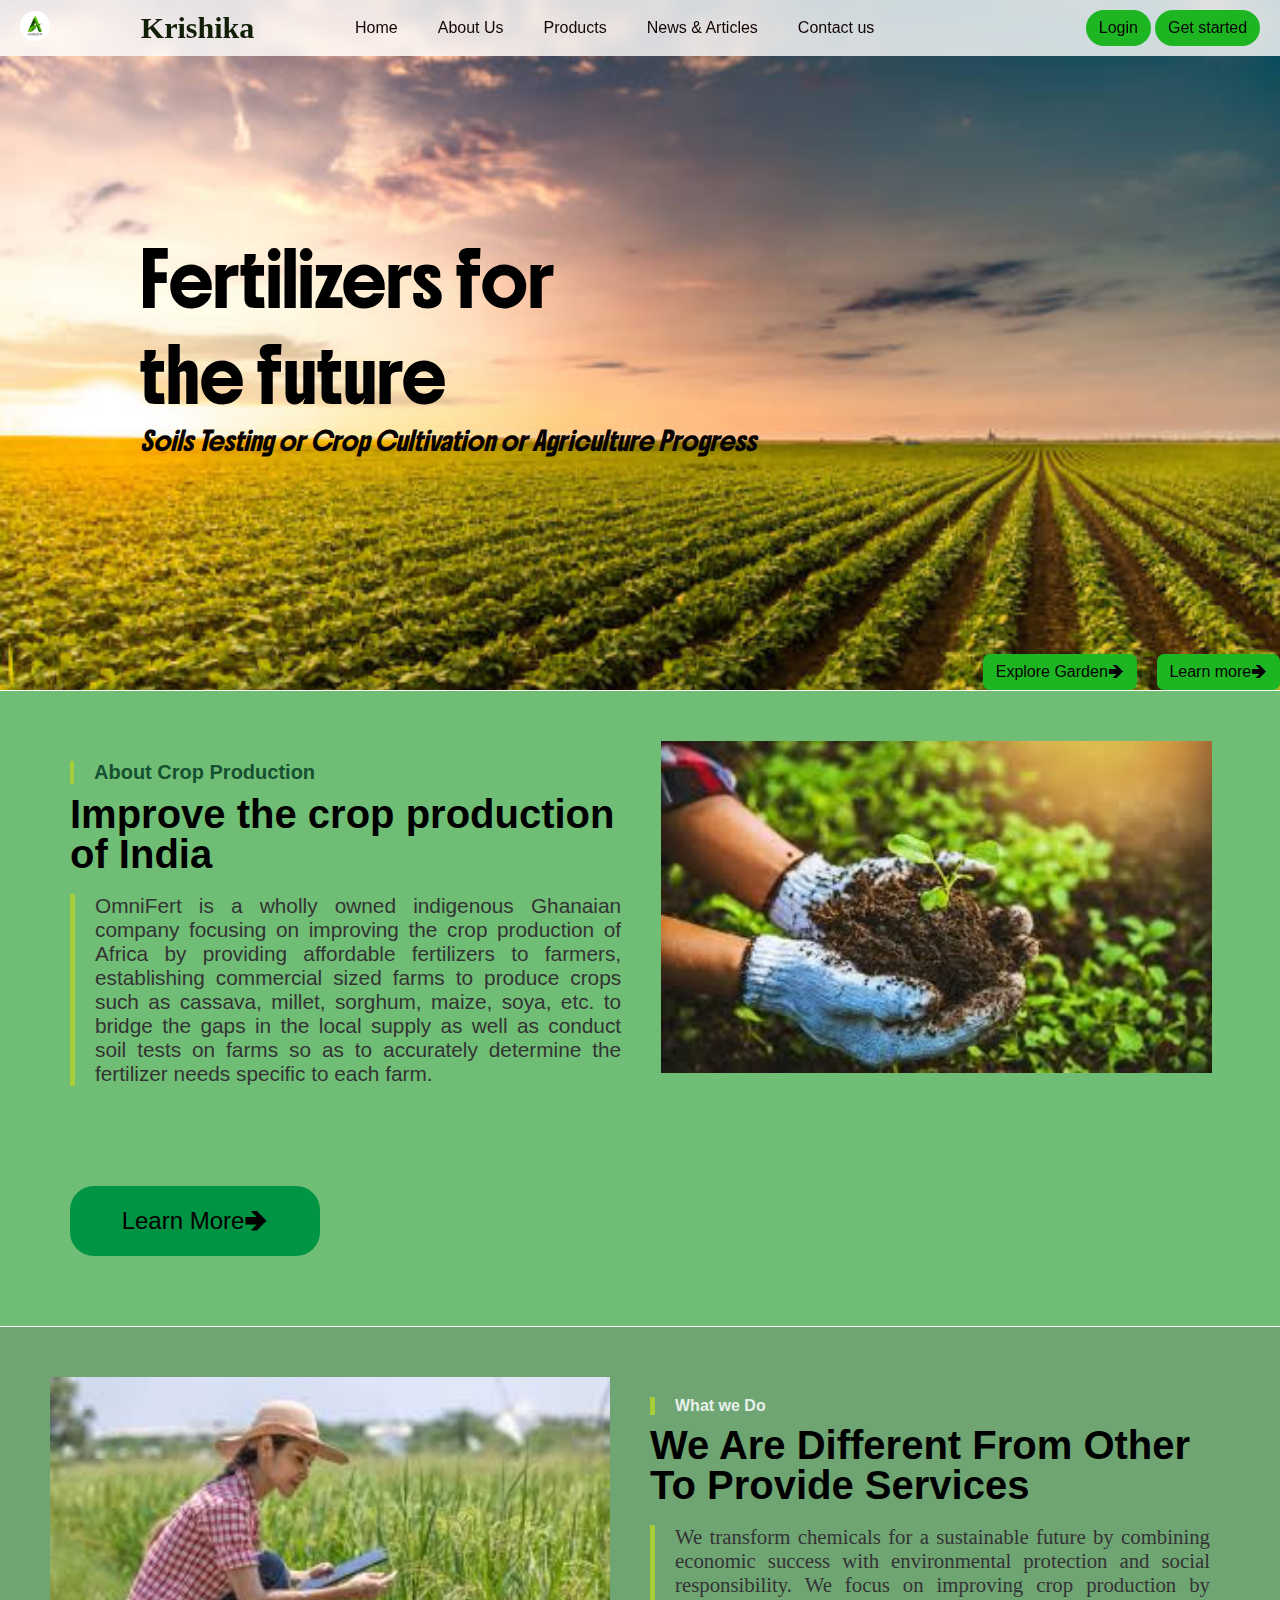
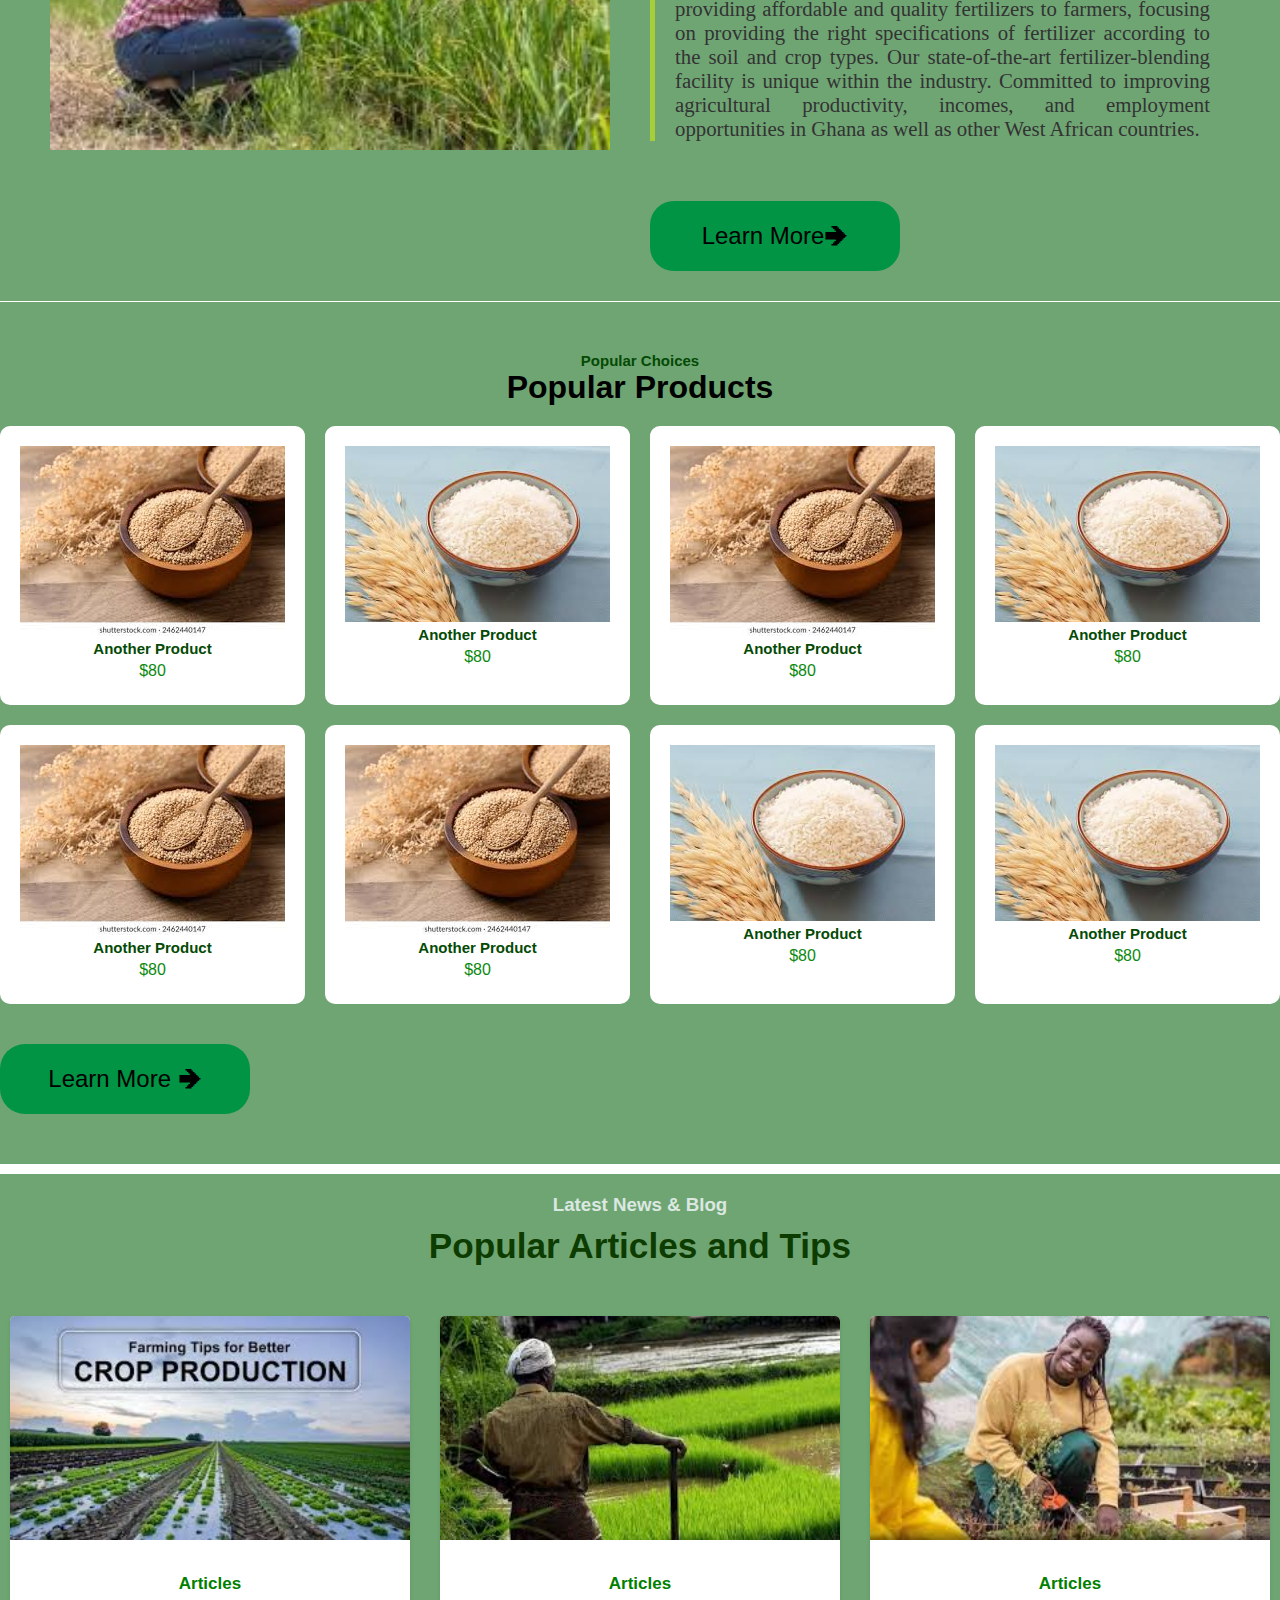
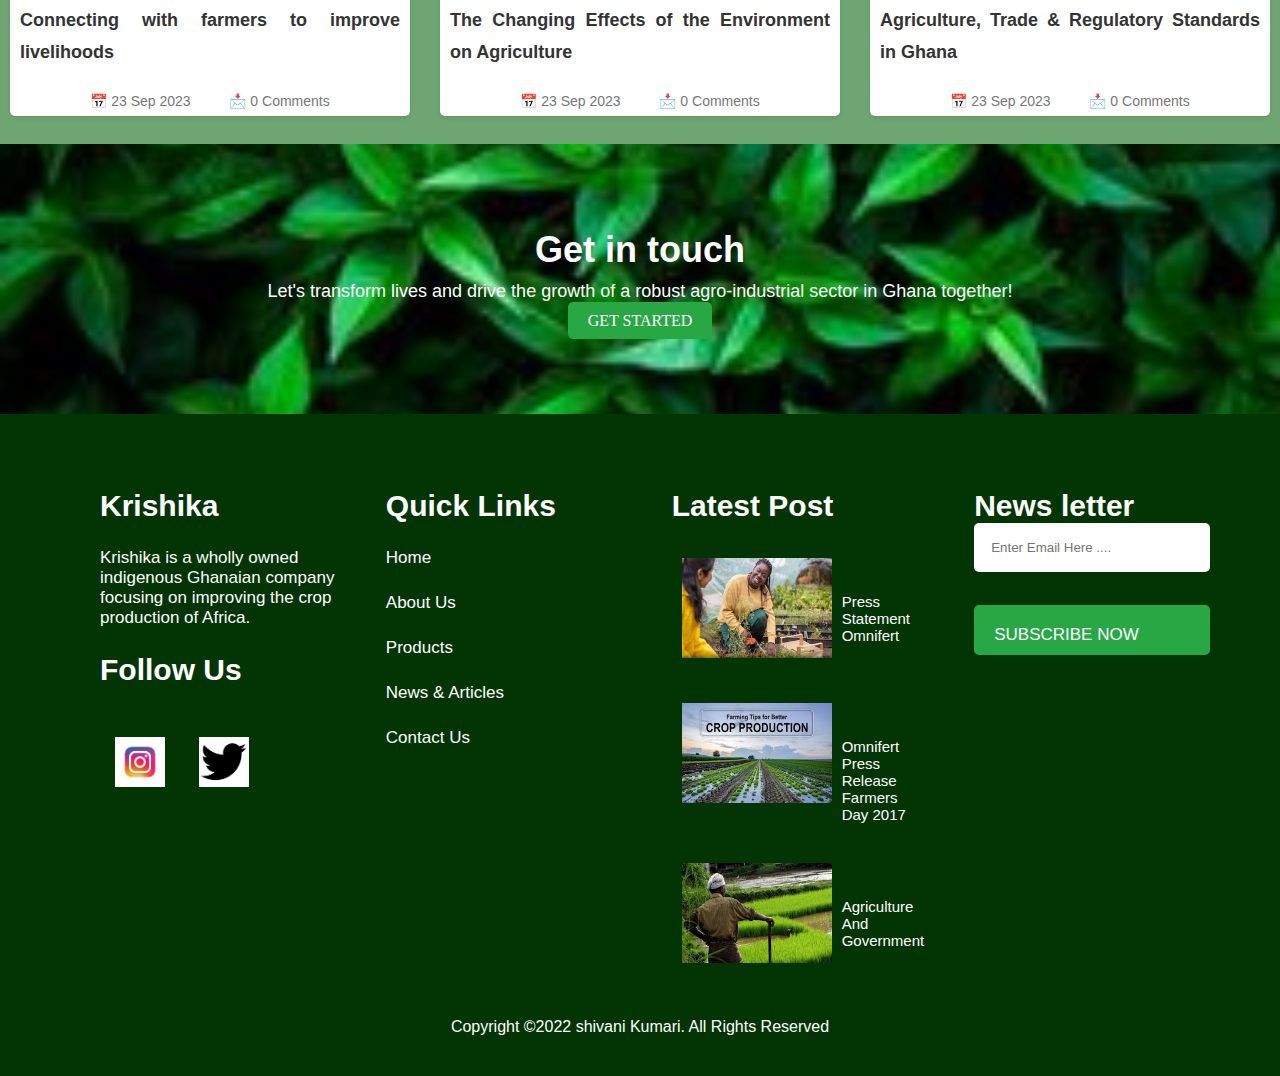
==== commit 308688a5: "done" ====
--- a/index.html
+++ b/index.html
@@ -11,7 +11,7 @@
     referrerpolicy="no-referrer">
   <link rel="stylesheet" href="index.css">
   <title>Krishika</title>
-</head>
+<head>
 <body>
   <!-- NAVBAR SECTION -->
   <div class="navbar">
@@ -116,7 +116,7 @@
     <div class="productchoice"> 
 
     <div class="productimage">
-      <img src="./images2/product1.jpeg" alt="crop">
+      <img src="./images2/product3.jpeg" alt="crop">
         <h5>Another Product</h5>
         <p>$80</p>
         <div class="stars">
@@ -156,7 +156,7 @@
       </div>
 
     <div class="productimage">
-      <img src="./images2/product1.jpeg" alt="crop">
+      <img src="./images2/product2.jpeg" alt="crop">
         <h5>Another Product</h5>
         <p>$80</p>
         <div class="stars">
--- a/index.css
+++ b/index.css
@@ -1,4 +1,9 @@
 /* General reset for padding, margin, and box-sizing */
+
+@import url('https://fonts.googleapis.com/css2?family=DM+Serif+Text:ital@0;1&display=swap');
+
+
+@import url('https://fonts.googleapis.com/css2?family=Boldonse&display=swap');
 * {
   margin: 0;
   padding: 0;
@@ -10,6 +15,8 @@
   overflow-x: hidden;
 
 }
+
+
 
 /* Navbar styling */
 .navbar {
@@ -259,13 +266,20 @@
   text-align: left;
   color: rgb(8, 2, 2);
 }
+
 .content h1 {
   font-size: 50px;
   color: black;
+  font-family: "Boldonse", system-ui;
+  font-weight: 200;
+  font-style: normal;
 }
 
 .content h5 {
   font-size: 18px;
+  font-family: "Boldonse", system-ui;
+  font-weight: 300;
+  font-style: italic;
 }
 
 /* Section with buttons */
@@ -669,7 +683,7 @@
   text-align: center;
   margin: 20px auto;
   background-color: rgb(111, 165, 115);
-  padding: 20px;
+  height: 800px;
   margin-top: 10px;
   align-items: center;
 }
@@ -800,7 +814,7 @@
   align-items: center;
   color: white;
   text-align: center;
-  margin-top: -150px;
+  margin-top: -160px;
 }
 
 .upper .upper-content {
